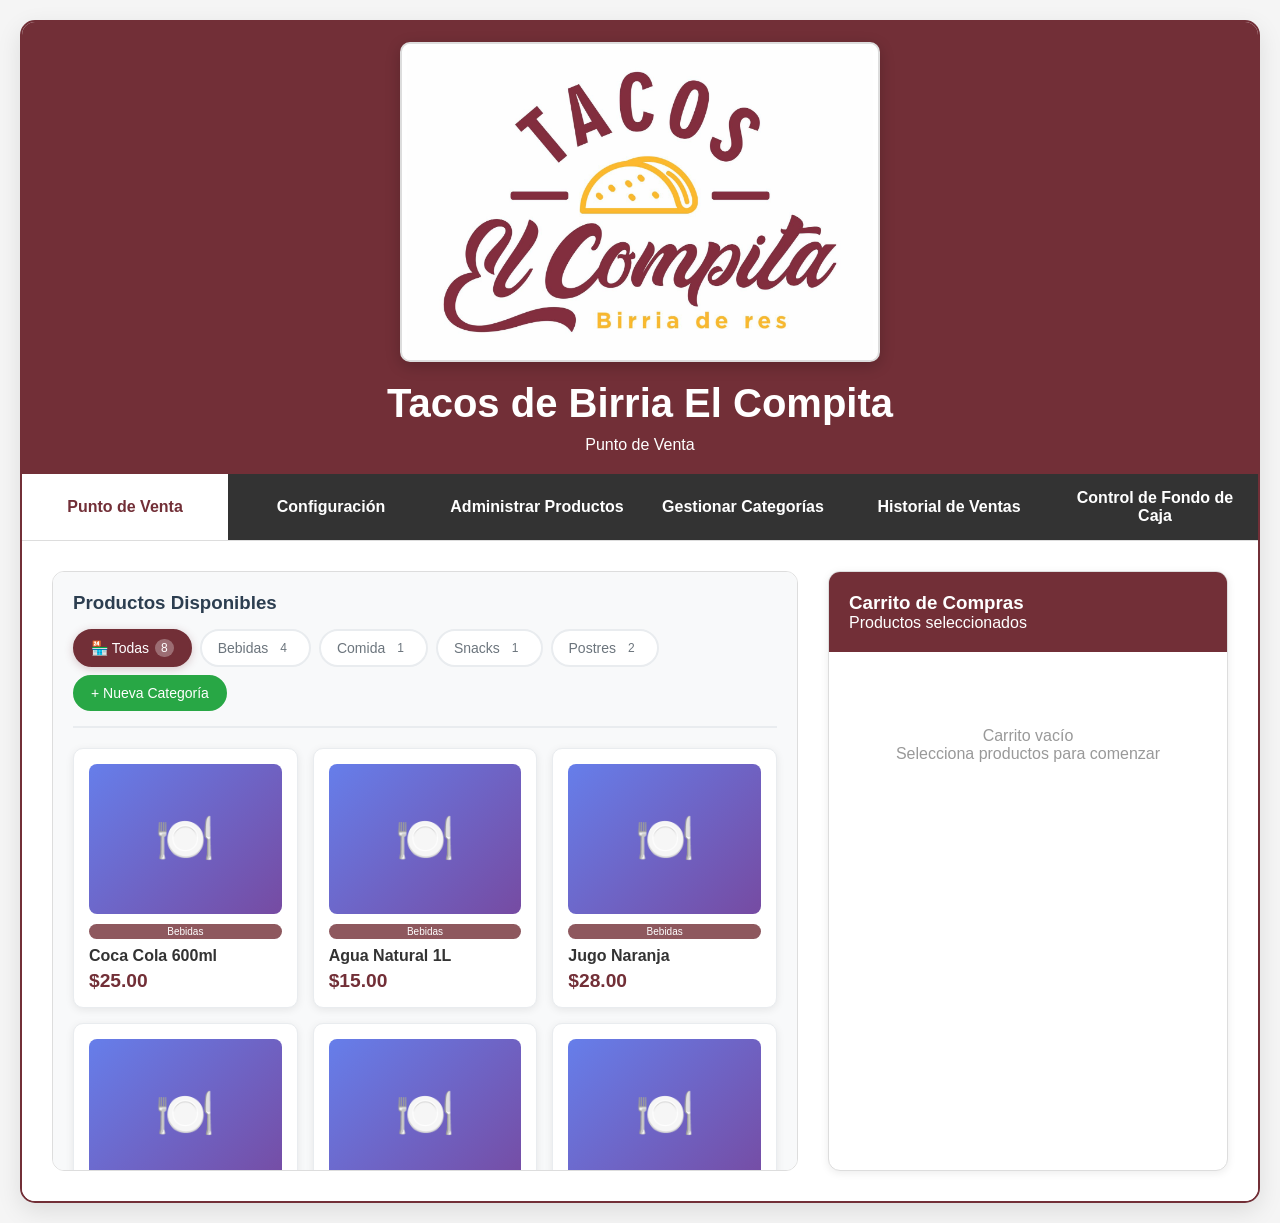
==== Proyecto PuntoDeVenta- Nueva Copia Modificable/index.html @ f6796800 "Add files via upload" ====
<!DOCTYPE html>
<html lang="es">
<head>
    <meta charset="UTF-8">
    <meta name="viewport" content="width=device-width, initial-scale=1.0">
    <title>Punto de Venta - Sistema POS</title>
    <link rel="stylesheet" href="css/styles.css">
</head>
<body>
    <div class="container">
        <div class="header">
            <img src="assets/imagenes/Logo tcos el compita.jpg" alt="Tacos El Compita" class="logo">
            <h1>Tacos de Birria El Compita</h1>
            <p>Punto de Venta</p>
        </div>

        <div class="tabs">
            <button class="tab active" onclick="showTab('pos')">Punto de Venta</button>
            <button class="tab" onclick="showTab('settings')">Configuración</button>
            <button class="tab" onclick="showTab('admin')">Administrar Productos</button>
            <button class="tab" onclick="showTab('categories')">Gestionar Categorías</button>
            <button class="tab" onclick="showTab('sales')">Historial de Ventas</button>
            <button class="tab" onclick="showTab('cashbox')">Control de Fondo de Caja</button>
        </div>

        <div id="pos-tab" class="tab-content active">
            <div class="pos-layout">
                <div class="products-section">
                    <h3 style="margin-bottom: 15px; color: #2c3e50;">Productos Disponibles</h3>
                    
                    <!-- Pestañas de Categorías -->
                    <div class="category-tabs" id="category-tabs">
                        <!-- Las pestañas se cargarán aquí -->
                    </div>
                    
                    <div id="products-grid" class="products-grid">
                        <!-- Los productos se cargarán aquí -->
                    </div>
                </div>

                <div class="cart-section">
                    <div class="cart-header">
                        <h3>Carrito de Compras</h3>
                        <p>Productos seleccionados</p>
                    </div>
                    <div class="cart-items" id="cart-items">
                        <div class="empty-cart">
                            <span>•</span>
                            <p>Carrito vacío<br>Selecciona productos para comenzar</p>
                        </div>
                    </div>
                    <div class="cart-total" id="cart-total" style="display: none;">
                        <div class="total-line">
                            <span>Subtotal:</span>
                            <span id="subtotal">$0.00</span>
                        </div>
                        <div class="total-line">
                            <span>IVA (8%):</span>
                            <span id="tax">$0.00</span>
                        </div>
                        <div class="total-line final">
                            <span>Total:</span>
                            <span id="total">$0.00</span>
                        </div>
                        <button class="checkout-btn" onclick="checkout()">
                            Procesar Venta
                        </button>
                    </div>
                </div>
            </div>
        </div>

        <div id="settings-tab" class="tab-content">
            <div class="settings-section">
                <h3>⚙️ Configuración del Sistema</h3>
                
                <div class="settings-container">
                    <!-- Panel de Tipo de Cambio -->
                    <div class="settings-panel">
                        <h4>💱 Tipo de Cambio (Dólar)</h4>
                        <form id="exchange-rate-form" onsubmit="updateExchangeRate(event)">
                            <div class="form-group">
                                <label for="exchange-rate-input">Tipo de Cambio Actual (MXN/USD):</label>
                                <div class="exchange-rate-container">
                                    <input type="number" id="exchange-rate-input" step="0.01" min="0" required placeholder="19.50">
                                    <span class="exchange-rate-display" id="exchange-rate-display">$ ---</span>
                                </div>
                            </div>
                            <p class="exchange-rate-info">Ingresa el tipo de cambio actual para convertir precios a dólares</p>
                            <button type="submit" class="btn">Guardar Tipo de Cambio</button>
                        </form>
                        <div class="exchange-rate-preview">
                            <p><strong>Tipo de cambio actual:</strong> <span id="current-exchange-rate">$ ---</span> MXN por USD</p>
                        </div>
                    </div>

                    <!-- Panel de Información del Sistema (opcional para futuras opciones) -->
                    <div class="settings-panel">
                        <h4>🧾 Configurar IVA</h4>
                        <form id="tax-rate-form" onsubmit="updateTaxRate(event)">
                            <div class="form-group">
                                <label for="tax-rate-input">Porcentaje de IVA (%):</label>
                                <div class="tax-rate-container">
                                    <input type="number" id="tax-rate-input" step="0.01" min="0" max="100" required placeholder="8.00">
                                    <span class="tax-rate-display" id="tax-rate-display">---</span>
                                </div>
                            </div>
                            <p class="tax-rate-info">Ingresa el porcentaje de IVA que se aplicará a las ventas</p>
                            <button type="submit" class="btn">Guardar IVA</button>
                        </form>
                        <div class="tax-rate-preview">
                            <p><strong>IVA actual:</strong> <span id="current-tax-rate">---</span>%</p>
                            <p style="font-size: 0.9em; color: white; margin-top: 10px;">
                                Ejemplo: Si el IVA es 8% y el subtotal es $100, se agregarán $8
                            </p>
                        </div>
                    </div>

                    <!-- Panel de Mantenimiento del Sistema -->
                    <div class="settings-panel">
                        <h4>⚙️ Mantenimiento del Sistema</h4>
                        <p style="color: #2c3e50; margin-bottom: 15px;">Utiliza esta opción si hay problemas o quieres limpiar todos los datos.</p>
                        <button class="btn" onclick="resetSystem()" style="background-color: #e74c3c;">🔄 Reiniciar Sistema (Datos por Defecto)</button>
                        <p style="font-size: 0.85em; color: #2c3e50; margin-top: 10px;">
                            ⚠️ Esto eliminará todos los datos guardados y volverá a cargar los productos por defecto.
                        </p>
                    </div>
                </div>
            </div>
        </div>

        <div id="admin-tab" class="tab-content">
            <div class="admin-section">
                <div class="admin-panel">
                    <h3>Agregar Producto</h3>
                    <form id="add-product-form" onsubmit="addProduct(event)">
                        <div class="form-group">
                            <label for="product-name">Nombre del Producto:</label>
                            <input type="text" id="product-name" required placeholder="Ej: Coca Cola 600ml">
                        </div>
                        <div class="form-group">
                            <label for="product-price">Precio:</label>
                            <input type="number" id="product-price" step="0.01" min="0" required placeholder="0.00">
                        </div>
                        <div class="form-group">
                            <label for="product-category">Categoría:</label>
                            <div class="category-selector">
                                <select id="product-category" required>
                                    <option value="">Seleccionar categoría...</option>
                                    <!-- Las categorías se cargarán aquí -->
                                </select>
                                <button type="button" class="btn-small" onclick="showNewCategoryForm()">+ Nueva</button>
                            </div>
                        </div>
                        <div class="form-group" id="new-category-form" style="display: none;">
                            <label for="new-category-name">Nombre de nueva categoría:</label>
                            <div class="category-selector">
                                <input type="text" id="new-category-name" placeholder="Ej: Bebidas Calientes">
                                <input type="color" id="new-category-color" value="#722F37" title="Color de categoría">
                                <button type="button" class="btn-small" onclick="createNewCategory()">Crear</button>
                                <button type="button" class="btn-small-cancel" onclick="hideNewCategoryForm()">Cancelar</button>
                            </div>
                        </div>
                        <!-- Add an image upload field to the product form -->
                        <div class="form-group">
                            <label for="product-image">Imagen del Producto</label>
                            <input type="file" id="product-image" name="product-image" accept="image/*">
                        </div>
                        <button type="submit" class="btn">Agregar Producto</button>
                    </form>
                </div>

                <div class="admin-panel">
                    <div style="display: flex; justify-content: space-between; align-items: center; margin-bottom: 15px;">
                        <h3 style="margin: 0;">📋 Lista de Productos</h3>
                        <button class="btn-small btn-danger" onclick="deleteAllProducts()" title="Eliminar todos los productos">🗑️ Borrar Todos</button>
                    </div>
                    <div id="product-list" class="product-list">
                        <!-- Los productos se cargarán aquí -->
                    </div>
                </div>
            </div>
        </div>

        <div id="categories-tab" class="tab-content">
            <div class="admin-section">
                <div class="admin-panel">
                    <h3>Crear Nueva Categoría</h3>
                    <form id="add-category-form" onsubmit="addCategoryFromForm(event)">
                        <div class="form-group">
                            <label for="category-name">Nombre de la Categoría:</label>
                            <input type="text" id="category-name" required placeholder="Ej: Bebidas Calientes">
                        </div>
                        <div class="form-group">
                            <label for="category-color">Color de la Categoría:</label>
                            <div class="color-selector">
                                <input type="color" id="category-color" value="#722F37">
                                <div class="color-presets">
                                    <div class="color-preset" style="background: #722F37" onclick="setColor('#722F37')"></div>
                                    <div class="color-preset" style="background: #3498db" onclick="setColor('#3498db')"></div>
                                    <div class="color-preset" style="background: #e74c3c" onclick="setColor('#e74c3c')"></div>
                                    <div class="color-preset" style="background: #f39c12" onclick="setColor('#f39c12')"></div>
                                    <div class="color-preset" style="background: #9b59b6" onclick="setColor('#9b59b6')"></div>
                                    <div class="color-preset" style="background: #27ae60" onclick="setColor('#27ae60')"></div>
                                    <div class="color-preset" style="background: #34495e" onclick="setColor('#34495e')"></div>
                                    <div class="color-preset" style="background: #e67e22" onclick="setColor('#e67e22')"></div>
                                </div>
                            </div>
                        </div>
                        <button type="submit" class="btn">Crear Categoría</button>
                    </form>
                </div>

                <div class="admin-panel">
                    <div style="display: flex; justify-content: space-between; align-items: center; margin-bottom: 15px;">
                        <h3 style="margin: 0;">Lista de Categorías</h3>
                        <button class="btn-small btn-danger" onclick="deleteAllCategories()" title="Eliminar todas las categorías">🗑️ Borrar Todas</button>
                    </div>
                    <div id="category-list" class="category-list">
                        <!-- Las categorías se cargarán aquí -->
                    </div>
                </div>
            </div>
        </div>

        <div id="sales-tab" class="tab-content">
            <div class="sales-section">
                <div class="sales-header">
                    <h3>Historial de Ventas</h3>
                    <div class="sales-filters">
                        <div class="filter-group">
                            <label for="date-filter">Filtrar por:</label>
                            <select id="date-filter" onchange="filterSales()">
                                <option value="today">Hoy</option>
                                <option value="week">Esta Semana</option>
                                <option value="month">Este Mes</option>
                                <option value="all">Todas las Ventas</option>
                            </select>
                        </div>
                        <div class="filter-group">
                            <label for="date-range">Rango de fechas:</label>
                            <input type="date" id="start-date" onchange="filterSales()">
                            <span>a</span>
                            <input type="date" id="end-date" onchange="filterSales()">
                        </div>
                        <button class="btn-small" onclick="exportSales()">Exportar</button>
                        <button class="btn-small" onclick="verifySalesIntegrity()">Verificar</button>
                        <button class="btn-small btn-danger" onclick="clearSalesHistory()">Borrar Historial</button>
                    </div>
                </div>

                <div class="sales-summary">
                    <div class="summary-card">
                        <h4>Total del Período</h4>
                        <span id="total-sales">$0.00</span>
                    </div>
                    <div class="summary-card">
                        <h4>Número de Ventas</h4>
                        <span id="total-transactions">0</span>
                    </div>
                    <div class="summary-card">
                        <h4>Productos Vendidos</h4>
                        <span id="total-items">0</span>
                    </div>
                    <div class="summary-card">
                        <h4>Promedio por Venta</h4>
                        <span id="average-sale">$0.00</span>
                    </div>
                </div>

                <div class="sales-list-container">
                    <div class="sales-list-header">
                        <h4>Lista de Ventas</h4>
                        <div class="search-box">
                            <input type="text" id="sales-search" placeholder="Buscar por ID o productos..." onkeyup="searchSales()">
                        </div>
                    </div>
                    <div id="sales-list" class="sales-list">
                        <div class="empty-sales">
                            <span>•</span>
                            <p>No hay ventas registradas<br>Las ventas aparecerán aquí</p>
                        </div>
                    </div>
                </div>
            </div>
        </div>

        <div id="cashbox-tab" class="tab-content">
            <div class="cashbox-section">
                <h3>Control de Fondo de Caja</h3>
                
                <div class="cashbox-container">
                    <!-- Formulario -->
                    <div class="cashbox-form-panel">
                        <h4>Registrar Movimiento de Caja</h4>
                        <form id="cashbox-form" onsubmit="calculateCashBox(event)">
                            <div class="form-group">
                                <label for="initial-fund">Fondo Inicial del Día ($):</label>
                                <input type="number" id="initial-fund" step="0.01" min="0" required placeholder="0.00">
                            </div>
                            <div class="form-group">
                                <label for="daily-sales">Ventas del Día ($):</label>
                                <input type="number" id="daily-sales" step="0.01" min="0" required placeholder="0.00">
                            </div>
                            <div class="form-group">
                                <label for="minor-expenses">Gastos Menores ($):</label>
                                <input type="number" id="minor-expenses" step="0.01" min="0" required placeholder="0.00">
                            </div>
                            <button type="submit" class="btn">Calcular</button>
                        </form>
                    </div>

                    <!-- Resultados -->
                    <div class="cashbox-results-panel" id="cashbox-results" style="display: none;">
                        <h4>Resultados</h4>
                        <div class="result-item">
                            <span>Total en Caja:</span>
                            <span class="result-value" id="total-cashbox">$0.00</span>
                        </div>
                        <div class="result-item">
                            <span>Ventas Netas:</span>
                            <span class="result-value" id="net-sales">$0.00</span>
                        </div>
                        <button class="btn btn-success" onclick="saveCashBoxRecord()">Guardar Registro</button>
                    </div>
                </div>

                <!-- Tabla de Historial -->
                <div class="cashbox-history-panel">
                    <h4>Historial de Movimientos</h4>
                    <div class="history-controls">
                        <button class="btn-small" onclick="clearCashBoxHistory()" style="background: #e74c3c;">Limpiar Historial</button>
                        <button class="btn-small" onclick="exportCashBoxHistory()">Exportar CSV</button>
                    </div>
                    <table class="cashbox-table" id="cashbox-table">
                        <thead>
                            <tr>
                                <th>Fecha y Hora</th>
                                <th>Fondo Inicial</th>
                                <th>Ventas</th>
                                <th>Gastos</th>
                                <th>Total en Caja</th>
                                <th>Ventas Netas</th>
                                <th>Acciones</th>
                            </tr>
                        </thead>
                        <tbody id="cashbox-tbody">
                            <tr>
                                <td colspan="7" style="text-align: center; padding: 20px; color: #999;">No hay registros</td>
                            </tr>
                        </tbody>
                    </table>
                </div>
            </div>
        </div>
    </div>

    <script src="js/script.js"></script>
</body>
</html>
---- Proyecto PuntoDeVenta- Nueva Copia Modificable/css/styles.css ----
/* ============================================
   SISTEMA POS - TACOS EL COMPITA
   Paleta sobria: Guinda, Blanco, Negro y grises
   ============================================ */

/* Reset y configuración base */
* {
    margin: 0;
    padding: 0;
    box-sizing: border-box;
}

body {
    font-family: 'Segoe UI', Tahoma, Geneva, Verdana, sans-serif;
    background: #f5f5f5;
    min-height: 100vh;
    padding: 20px;
}

/* ============================================
   CONTENEDOR PRINCIPAL
   ============================================ */
.container {
    max-width: 1400px;
    margin: 0 auto;
    background: white;
    border-radius: 15px;
    box-shadow: 0 8px 25px rgba(0,0,0,0.1);
    overflow: hidden;
    border: 2px solid #722F37;
}

/* ============================================
   HEADER
   ============================================ */
.header {
    background: #722F37;
    color: white;
    padding: 20px;
    text-align: center;
}

.header h1 {
    font-size: 2.5em;
    margin-bottom: 10px;
}

/* Logo en el header */
.logo {
    width: 480px;
    height: 320px;
    margin-bottom: 15px;
    border-radius: 10px;
    box-shadow: 0 4px 15px rgba(0,0,0,0.2);
    object-fit: contain;
    border: 2px solid #ddd;
    transition: transform 0.3s ease, box-shadow 0.3s ease;
    background: white;
}

.logo:hover {
    transform: scale(1.02);
    box-shadow: 0 6px 20px rgba(0,0,0,0.25);
    border-color: #bbb;
}

/* Logo más pequeño en móviles */
@media (max-width: 768px) {
    .logo {
        width: 140px;
        height: 95px;
    }
}

@media (max-width: 480px) {
    .logo {
        width: 120px;
        height: 80px;
    }
}

/* ============================================
   SISTEMA DE PESTAÑAS
   ============================================ */
.tabs {
    display: flex;
    background: #333;
    border-bottom: 1px solid #ddd;
}

.tab {
    flex: 1;
    padding: 15px;
    background: none;
    border: none;
    cursor: pointer;
    font-size: 16px;
    font-weight: 600;
    transition: all 0.3s ease;
    color: white;
}

.tab.active {
    background: white;
    color: #722F37;
}

.tab:hover:not(.active) {
    background: #555;
    color: #ddd;
}

.tab-content {
    display: none;
    padding: 30px;
    background: white;
}

.tab-content.active {
    display: block;
}

/* ============================================
   LAYOUT DEL PUNTO DE VENTA
   ============================================ */
.pos-layout {
    display: grid;
    grid-template-columns: 1fr 400px;
    gap: 30px;
    height: 600px;
}

/* ============================================
   SECCIÓN DE PRODUCTOS
   ============================================ */
.products-section {
    background: #f8f9fa;
    border-radius: 12px;
    padding: 20px;
    overflow-y: auto;
    border: 1px solid #ddd;
}

/* Pestañas de Categorías */
.category-tabs {
    display: flex;
    flex-wrap: wrap;
    gap: 8px;
    margin-bottom: 20px;
    padding-bottom: 15px;
    border-bottom: 2px solid #e9ecef;
}

.category-tab {
    background: white;
    border: 2px solid #e9ecef;
    color: #6c757d;
    padding: 8px 16px;
    border-radius: 25px;
    cursor: pointer;
    font-size: 14px;
    font-weight: 500;
    transition: all 0.3s ease;
    white-space: nowrap;
    display: flex;
    align-items: center;
    gap: 6px;
}

.category-tab:hover {
    background: #f8f9fa;
    border-color: #722F37;
    color: #722F37;
    transform: translateY(-1px);
}

.category-tab.active {
    background: #722F37;
    border-color: #722F37;
    color: white;
    box-shadow: 0 2px 8px rgba(114, 47, 55, 0.25);
}

.category-tab .category-count {
    background: rgba(255, 255, 255, 0.2);
    padding: 2px 6px;
    border-radius: 10px;
    font-size: 12px;
    min-width: 18px;
    text-align: center;
}

.category-tab.active .category-count {
    background: rgba(255, 255, 255, 0.3);
}

.category-tab.new-category {
    background: #28a745;
    border-color: #28a745;
    color: white;
}

.category-tab.new-category:hover {
    background: #218838;
    border-color: #218838;
    transform: translateY(-1px);
}

.products-grid {
    display: grid;
    grid-template-columns: repeat(auto-fill, minmax(200px, 1fr));
    gap: 15px;
}

.product-card {
    background: white;
    border-radius: 10px;
    padding: 15px;
    box-shadow: 0 2px 8px rgba(0,0,0,0.08);
    transition: all 0.3s ease;
    cursor: pointer;
    border: 1px solid #e9ecef;
    overflow: hidden;
}

.product-card:hover {
    transform: translateY(-2px);
    box-shadow: 0 4px 15px rgba(114, 47, 55, 0.12);
    border-color: #722F37;
}

.product-card-image {
    width: 100%;
    height: 150px;
    object-fit: contain;
    border-radius: 8px;
    margin: 0 0 10px 0;
    padding: 10px;
    background: #f8f9fa;
}

.product-card-placeholder {
    width: 100%;
    height: 150px;
    background: linear-gradient(135deg, #667eea 0%, #764ba2 100%);
    border-radius: 8px;
    margin: 0 0 10px 0;
    display: flex;
    align-items: center;
    justify-content: center;
    color: white;
    font-size: 48px;
}

.product-category {
    background: #722F37;
    color: white;
    font-size: 10px;
    padding: 2px 6px;
    border-radius: 10px;
    margin-bottom: 8px;
    text-align: center;
    font-weight: 500;
    opacity: 0.8;
}

.product-name {
    font-weight: 600;
    margin-bottom: 5px;
    color: #333;
}

.product-price {
    font-size: 1.2em;
    color: #722F37;
    font-weight: 700;
}

/* ============================================
   SECCIÓN DEL CARRITO
   ============================================ */
.cart-section {
    background: white;
    border-radius: 12px;
    border: 1px solid #ddd;
    display: flex;
    flex-direction: column;
    box-shadow: 0 2px 8px rgba(0,0,0,0.08);
}

.cart-header {
    background: #722F37;
    color: white;
    padding: 20px;
    border-radius: 11px 11px 0 0;
}

.cart-items {
    flex: 1;
    padding: 20px;
    overflow-y: auto;
    background: white;
    max-height: 280px;
    min-height: 100px;
}

.cart-items::-webkit-scrollbar {
    width: 8px;
}

.cart-items::-webkit-scrollbar-track {
    background: #f1f1f1;
    border-radius: 10px;
}

.cart-items::-webkit-scrollbar-thumb {
    background: #722F37;
    border-radius: 10px;
}

.cart-items::-webkit-scrollbar-thumb:hover {
    background: #5a252a;
}

.cart-item {
    display: flex;
    justify-content: space-between;
    align-items: center;
    padding: 15px 0;
    border-bottom: 1px solid #eee;
}

.cart-item:last-child {
    border-bottom: none;
}

.item-info {
    flex: 1;
}

.item-name {
    font-weight: 600;
    color: #333;
}

.item-price {
    color: #722F37;
    font-weight: 600;
}

/* ============================================
   CONTROLES DE CANTIDAD
   ============================================ */
.quantity-controls {
    display: flex;
    align-items: center;
    gap: 10px;
    margin: 10px 0;
}

 qty-btn {
    width: 30px;
    height: 30px;
    border: none;
    border-radius: 6px;
    background: #722F37;
    color: white;
    cursor: pointer;
    font-weight: bold;
    transition: all 0.3s ease;
}

 qty-btn:hover {
    background: #5a252a;
}

.quantity {
    font-weight: 600;
    min-width: 20px;
    text-align: center;
    color: #333;
}

.remove-btn {
    background: #666;
    color: white;
    border: none;
    padding: 5px 10px;
    border-radius: 4px;
    cursor: pointer;
    font-size: 12px;
    transition: all 0.3s ease;
}

.remove-btn:hover {
    background: #444;
}

/* ============================================
   TOTALES DEL CARRITO
   ============================================ */
.cart-total {
    background: #f8f9fa;
    padding: 20px;
    border-radius: 0 0 11px 11px;
    border-top: 1px solid #ddd;
}

.total-line {
    display: flex;
    justify-content: space-between;
    margin: 10px 0;
    font-size: 1.1em;
    font-weight: 600;
    color: #333;
}

.total-line.final {
    font-size: 1.5em;
    font-weight: 700;
    color: #722F37;
    border-top: 2px solid #722F37;
    padding-top: 15px;
}

.checkout-btn {
    width: 100%;
    padding: 15px;
    background: #722F37;
    color: white;
    border: none;
    border-radius: 8px;
    font-size: 1.2em;
    font-weight: 600;
    cursor: pointer;
    margin-top: 15px;
    transition: all 0.3s ease;
}

.checkout-btn:hover:not(:disabled) {
    background: #5a252a;
}

.checkout-btn:disabled {
    background: #999;
    cursor: not-allowed;
    color: #ccc;
}

/* ============================================
   PANEL DE ADMINISTRACIÓN
   ============================================ */
.admin-section {
    display: grid;
    grid-template-columns: 1fr 1fr;
    gap: 30px;
}

.admin-panel {
    background: #f8f9fa;
    border-radius: 12px;
    padding: 25px;
    border: 1px solid #ddd;
    box-shadow: 0 2px 8px rgba(0,0,0,0.05);
}

.admin-panel h3 {
    color: #722F37;
    margin-bottom: 20px;
    font-size: 1.3em;
}

/* Estilo para imágenes de productos más pequeñas */
.product-image {
    max-width: 120px;
    max-height: 120px;
    object-fit: contain;
    border-radius: 6px;
    display: block;
    margin: 10px 0;
}

/* ============================================
   FORMULARIOS
   ============================================ */
.form-group {
    margin-bottom: 20px;
}

.form-group label {
    display: block;
    margin-bottom: 8px;
    font-weight: 600;
    color: #333;
}

.form-group input {
    width: 100%;
    padding: 12px;
    border: 1px solid #ccc;
    border-radius: 6px;
    font-size: 16px;
    transition: border-color 0.3s ease;
    background: white;
    color: #333;
}

.form-group input:focus {
    outline: none;
    border-color: #722F37;
    box-shadow: 0 0 0 2px rgba(114, 47, 55, 0.1);
}

/* ============================================
   BOTONES
   ============================================ */
.btn {
    background: #722F37;
    color: white;
    border: none;
    padding: 12px 25px;
    border-radius: 6px;
    cursor: pointer;
    font-size: 16px;
    font-weight: 600;
    transition: all 0.3s ease;
    margin-right: 10px;
}

.btn:hover {
    background: #5a252a;
}

.btn-danger {
    background: #666;
}

.btn-danger:hover {
    background: #444;
}

/* Selector de Categorías */
.category-selector {
    display: flex;
    gap: 8px;
    align-items: center;
}

.category-selector select {
    flex: 1;
    padding: 10px;
    border: 2px solid #ddd;
    border-radius: 6px;
    font-size: 14px;
    background: white;
}

.category-selector select:focus {
    border-color: #722F37;
    outline: none;
}

.category-selector input[type="color"] {
    width: 40px;
    height: 38px;
    border: 2px solid #ddd;
    border-radius: 6px;
    cursor: pointer;
}

.btn-small {
    background: #28a745;
    color: white;
    border: none;
    padding: 8px 12px;
    border-radius: 4px;
    cursor: pointer;
    font-size: 12px;
    font-weight: 500;
    white-space: nowrap;
}

.btn-small:hover {
    background: #218838;
}

.btn-small-cancel {
    background: #6c757d;
    color: white;
    border: none;
    padding: 8px 12px;
    border-radius: 4px;
    cursor: pointer;
    font-size: 12px;
    font-weight: 500;
    white-space: nowrap;
}

.btn-small-cancel:hover {
    background: #545b62;
}

/* Selector de Colores */
.color-selector {
    display: flex;
    align-items: center;
    gap: 15px;
}

.color-presets {
    display: flex;
    gap: 8px;
    flex-wrap: wrap;
}

.color-preset {
    width: 30px;
    height: 30px;
    border-radius: 50%;
    cursor: pointer;
    border: 2px solid #ddd;
    transition: all 0.3s ease;
}

.color-preset:hover {
    transform: scale(1.1);
    border-color: #722F37;
}

.color-preset.active {
    border-color: #722F37;
    border-width: 3px;
}

/* Lista de Categorías */
.category-list {
    max-height: 400px;
    overflow-y: auto;
    border: 1px solid #ddd;
    border-radius: 8px;
}

.category-list-item {
    display: flex;
    justify-content: space-between;
    align-items: center;
    padding: 15px;
    border-bottom: 1px solid #eee;
    background: white;
    transition: background 0.3s ease;
}

.category-list-item:hover {
    background: #f8f9fa;
}

.category-list-item:last-child {
    border-bottom: none;
}

.category-info {
    display: flex;
    align-items: center;
    gap: 12px;
}

.category-color-indicator {
    width: 20px;
    height: 20px;
    border-radius: 50%;
    border: 2px solid #ddd;
}

.category-actions {
    display: flex;
    gap: 8px;
}

.btn-edit {
    background: #17a2b8;
    color: white;
    border: none;
    padding: 6px 12px;
    border-radius: 4px;
    cursor: pointer;
    font-size: 12px;
    font-weight: 500;
}

.btn-edit:hover {
    background: #138496;
}

/* ============================================
   LISTA DE PRODUCTOS
   ============================================ */
.product-list {
    max-height: 400px;
    overflow-y: auto;
    border: 1px solid #ddd;
    border-radius: 6px;
    background: white;
}

.product-list-item {
    display: flex;
    justify-content: space-between;
    align-items: center;
    padding: 15px;
    border-bottom: 1px solid #eee;
    background: white;
    transition: all 0.3s ease;
}

.product-list-item:last-child {
    border-bottom: none;
}

.product-list-item:hover {
    background: #f8f9fa;
}

/* ============================================
   CARRITO VACÍO
   ============================================ */
.empty-cart {
    text-align: center;
    color: #999;
    padding: 40px 20px;
}

.empty-cart span {
    font-size: 3em;
    margin-bottom: 15px;
    display: block;
    color: #ccc;
}

/* ============================================
   RESPONSIVE DESIGN
   ============================================ */
@media (max-width: 768px) {
    body {
        padding: 10px;
    }
    
    .pos-layout {
        grid-template-columns: 1fr;
        height: auto;
    }
    
    .cart-section {
        height: 400px;
    }
    
    .admin-section {
        grid-template-columns: 1fr;
    }
    
    .products-grid {
        grid-template-columns: repeat(auto-fill, minmax(150px, 1fr));
    }
    
    .header h1 {
        font-size: 2em;
    }
    
    .tab-content {
        padding: 15px;
    }
}

@media (max-width: 480px) {
    .products-grid {
        grid-template-columns: 1fr 1fr;
        gap: 10px;
    }
    
    .product-card {
        padding: 10px;
    }
    
    .cart-item {
        flex-direction: column;
        align-items: flex-start;
        gap: 10px;
    }
    
    .quantity-controls {
        margin: 5px 0;
    }
}

/* ============================================
   EFECTOS SUTILES
   ============================================ */
.product-card, .cart-section, .admin-panel {
    transition: box-shadow 0.3s ease;
}

.btn:active, .checkout-btn:active, .qty-btn:active {
    transform: translateY(1px);
}

/* ============================================
   HISTORIAL DE VENTAS
   ============================================ */
.sales-section {
    padding: 20px;
}

.sales-header {
    display: flex;
    justify-content: space-between;
    align-items: center;
    margin-bottom: 25px;
    padding-bottom: 15px;
    border-bottom: 2px solid #722F37;
}

.sales-header h3 {
    color: #722F37;
    font-size: 1.8em;
    margin: 0;
}

.sales-filters {
    display: flex;
    gap: 20px;
    align-items: center;
    flex-wrap: wrap;
}

.filter-group {
    display: flex;
    align-items: center;
    gap: 8px;
}

.filter-group label {
    font-weight: 600;
    color: #2c3e50;
    white-space: nowrap;
}

.filter-group select,
.filter-group input[type="date"] {
    padding: 8px 12px;
    border: 2px solid #ddd;
    border-radius: 6px;
    font-size: 14px;
    transition: border-color 0.3s ease;
}

.filter-group select:focus,
.filter-group input[type="date"]:focus {
    outline: none;
    border-color: #722F37;
}

.btn-danger {
    background: linear-gradient(135deg, #e74c3c, #c0392b);
    color: white;
    border: none;
    padding: 8px 16px;
    border-radius: 6px;
    font-weight: 600;
    cursor: pointer;
    transition: all 0.3s ease;
    box-shadow: 0 2px 8px rgba(231, 76, 60, 0.3);
}

.btn-danger:hover {
    background: linear-gradient(135deg, #c0392b, #a93226);
    transform: translateY(-1px);
    box-shadow: 0 4px 12px rgba(231, 76, 60, 0.4);
}

.btn-danger:active {
    transform: translateY(0);
    box-shadow: 0 2px 6px rgba(231, 76, 60, 0.3);
}

.sales-summary {
    display: grid;
    grid-template-columns: repeat(auto-fit, minmax(200px, 1fr));
    gap: 20px;
    margin-bottom: 30px;
}

.summary-card {
    background: linear-gradient(135deg, #722F37, #8B3A42);
    color: white;
    padding: 20px;
    border-radius: 12px;
    text-align: center;
    box-shadow: 0 4px 15px rgba(114, 47, 55, 0.3);
    transition: transform 0.3s ease;
}

.summary-card:hover {
    transform: translateY(-2px);
}

.summary-card h4 {
    font-size: 0.9em;
    margin-bottom: 10px;
    opacity: 0.9;
    text-transform: uppercase;
    letter-spacing: 0.5px;
}

.summary-card span {
    font-size: 2em;
    font-weight: bold;
    display: block;
}

.sales-list-container {
    background: white;
    border-radius: 12px;
    box-shadow: 0 4px 15px rgba(0,0,0,0.1);
    overflow: hidden;
}

.sales-list-header {
    display: flex;
    justify-content: space-between;
    align-items: center;
    padding: 20px;
    background: #f8f9fa;
    border-bottom: 1px solid #eee;
}

.sales-list-header h4 {
    color: #2c3e50;
    margin: 0;
    font-size: 1.3em;
}

.search-box input {
    padding: 10px 15px;
    border: 2px solid #ddd;
    border-radius: 25px;
    width: 300px;
    font-size: 14px;
    transition: border-color 0.3s ease;
}

.search-box input:focus {
    outline: none;
    border-color: #722F37;
}

.sales-list {
    max-height: 500px;
    overflow-y: auto;
}

.sale-item {
    padding: 20px;
    border-bottom: 1px solid #eee;
    transition: background-color 0.3s ease;
}

.sale-item:last-child {
    border-bottom: none;
}

.sale-item:hover {
    background: #f8f9fa;
}

.sale-header {
    display: flex;
    justify-content: space-between;
    align-items: center;
    margin-bottom: 10px;
}

.sale-id {
    font-weight: bold;
    color: #722F37;
    font-size: 1.1em;
}

.sale-date {
    color: #666;
    font-size: 0.9em;
}

.sale-total {
    font-weight: bold;
    color: #27ae60;
    font-size: 1.2em;
}

.sale-details {
    color: #666;
}

.sale-items {
    margin-bottom: 8px;
    font-size: 0.95em;
}

.sale-summary {
    display: flex;
    gap: 15px;
    font-size: 0.85em;
    color: #888;
}

.sale-summary span {
    display: flex;
    align-items: center;
}

.empty-sales {
    text-align: center;
    color: #999;
    padding: 60px 20px;
}

.empty-sales span {
    font-size: 4em;
    margin-bottom: 20px;
    display: block;
    color: #ddd;
}

.empty-sales p {
    font-size: 1.1em;
    line-height: 1.5;
}

/* Responsive para historial de ventas */
@media (max-width: 768px) {
    .sales-header {
        flex-direction: column;
        align-items: flex-start;
        gap: 15px;
    }
    
    .sales-filters {
        width: 100%;
        justify-content: space-between;
    }
    
    .filter-group {
        flex-direction: column;
        align-items: flex-start;
        gap: 5px;
    }
    
    .sales-summary {
        grid-template-columns: repeat(2, 1fr);
        gap: 15px;
    }
    
    .sales-list-header {
        flex-direction: column;
        gap: 15px;
        align-items: stretch;
    }
    
    .search-box input {
        width: 100%;
    }
    
    .sale-header {
        flex-direction: column;
        align-items: flex-start;
        gap: 10px;
    }
    
    .sale-summary {
        flex-direction: column;
        gap: 5px;
    }
}

@media (max-width: 480px) {
    .sales-summary {
        grid-template-columns: 1fr;
    }
    
    .summary-card {
        padding: 15px;
    }
    
    .summary-card span {
        font-size: 1.5em;
    }
}

/* ============================================
   CONTROL DE FONDO DE CAJA
   ============================================ */
.cashbox-section {
    padding: 20px;
}

.cashbox-section h3 {
    color: #722F37;
    font-size: 1.8em;
    margin-bottom: 25px;
    padding-bottom: 15px;
    border-bottom: 2px solid #722F37;
}

.cashbox-container {
    display: grid;
    grid-template-columns: 1fr 1fr;
    gap: 25px;
    margin-bottom: 30px;
}

.cashbox-form-panel {
    background: #f8f9fa;
    border-radius: 12px;
    padding: 25px;
    border: 1px solid #ddd;
    box-shadow: 0 2px 8px rgba(0,0,0,0.05);
}

.cashbox-form-panel h4 {
    color: #2c3e50;
    margin-bottom: 20px;
    font-size: 1.2em;
}

.cashbox-results-panel {
    background: #e8f5e9;
    border-radius: 12px;
    padding: 25px;
    border: 2px solid #27ae60;
    box-shadow: 0 2px 8px rgba(39, 174, 96, 0.1);
}

.cashbox-results-panel h4 {
    color: #27ae60;
    margin-bottom: 20px;
    font-size: 1.2em;
}

.result-item {
    display: flex;
    justify-content: space-between;
    align-items: center;
    padding: 12px 0;
    border-bottom: 1px solid #c8e6c9;
    margin-bottom: 12px;
}

.result-item:last-of-type {
    border-bottom: 2px solid #27ae60;
    margin-bottom: 20px;
}

.result-item span:first-child {
    font-weight: 600;
    color: #333;
}

.result-value {
    font-size: 1.3em;
    font-weight: 700;
    color: #27ae60;
}

.btn-success {
    background: #27ae60;
    color: white;
    width: 100%;
    padding: 12px;
    border: none;
    border-radius: 6px;
    font-weight: 600;
    cursor: pointer;
    font-size: 16px;
    transition: all 0.3s ease;
}

.btn-success:hover {
    background: #229954;
    transform: translateY(-1px);
    box-shadow: 0 4px 12px rgba(39, 174, 96, 0.3);
}

/* Tabla de historial */
.cashbox-history-panel {
    background: white;
    border-radius: 12px;
    box-shadow: 0 4px 15px rgba(0,0,0,0.1);
    overflow: hidden;
    padding: 20px;
}

.cashbox-history-panel h4 {
    color: #2c3e50;
    font-size: 1.3em;
    margin-bottom: 15px;
}

.history-controls {
    display: flex;
    gap: 10px;
    margin-bottom: 20px;
}

.cashbox-table {
    width: 100%;
    border-collapse: collapse;
    font-size: 0.95em;
}

.cashbox-table thead {
    background: #722F37;
    color: white;
}

.cashbox-table th {
    padding: 12px;
    text-align: left;
    font-weight: 600;
    border: none;
}

.cashbox-table td {
    padding: 12px;
    border-bottom: 1px solid #eee;
}

.cashbox-table tbody tr:hover {
    background: #f8f9fa;
}

.cashbox-table tbody tr:last-child td {
    border-bottom: none;
}

.cashbox-table .action-btn {
    background: #e74c3c;
    color: white;
    border: none;
    padding: 5px 10px;
    border-radius: 4px;
    cursor: pointer;
    font-size: 12px;
    font-weight: 500;
    transition: all 0.3s ease;
}

.cashbox-table .action-btn:hover {
    background: #c0392b;
    transform: scale(1.05);
}

/* Responsive para Fondo de Caja */
@media (max-width: 1024px) {
    .cashbox-container {
        grid-template-columns: 1fr;
    }
}

@media (max-width: 768px) {
    .cashbox-section {
        padding: 15px;
    }
    
    .cashbox-form-panel,
    .cashbox-results-panel {
        padding: 15px;
    }
    
    .cashbox-table {
        font-size: 0.85em;
    }
    
    .cashbox-table th,
    .cashbox-table td {
        padding: 8px;
    }
    
    .history-controls {
        flex-direction: column;
    }
    
    .history-controls .btn-small {
        width: 100%;
    }
}

/* ============================================
   TIPO DE CAMBIO (DÓLAR)
   ============================================ */
.exchange-rate-container {
    display: flex;
    gap: 15px;
    align-items: center;
}

.exchange-rate-container input {
    flex: 1;
    padding: 12px;
    border: 2px solid #ddd;
    border-radius: 6px;
    font-size: 16px;
    transition: border-color 0.3s ease;
}

.exchange-rate-container input:focus {
    outline: none;
    border-color: #722F37;
    box-shadow: 0 0 0 2px rgba(114, 47, 55, 0.1);
}

.exchange-rate-display {
    background: #f39c12;
    color: white;
    padding: 12px 20px;
    border-radius: 6px;
    font-weight: 600;
    font-size: 1.1em;
    white-space: nowrap;
    min-width: 100px;
    text-align: center;
}

.exchange-rate-info {
    font-size: 0.9em;
    color: #666;
    margin: 15px 0;
    padding: 10px;
    background: #f5f5f5;
    border-left: 3px solid #f39c12;
    border-radius: 4px;
}

.exchange-rate-preview {
    margin-top: 20px;
    padding: 15px;
    background: linear-gradient(135deg, #f39c12, #e67e22);
    color: white;
    border-radius: 8px;
    text-align: center;
}

.exchange-rate-preview p {
    margin: 0;
    font-weight: 600;
    font-size: 1.1em;
}

#current-exchange-rate {
    font-size: 1.3em;
    font-weight: 700;
}

/* ============================================
   CONFIGURACIÓN DE IVA
   ============================================ */
.tax-rate-container {
    display: flex;
    gap: 15px;
    align-items: center;
}

.tax-rate-container input {
    flex: 1;
    padding: 12px;
    border: 2px solid #ddd;
    border-radius: 6px;
    font-size: 16px;
    transition: border-color 0.3s ease;
}

.tax-rate-container input:focus {
    outline: none;
    border-color: #722F37;
    box-shadow: 0 0 0 2px rgba(114, 47, 55, 0.1);
}

.tax-rate-display {
    background: #e74c3c;
    color: white;
    padding: 12px 20px;
    border-radius: 6px;
    font-weight: 600;
    font-size: 1.1em;
    white-space: nowrap;
    min-width: 80px;
    text-align: center;
}

.tax-rate-info {
    font-size: 0.9em;
    color: #666;
    margin: 15px 0;
    padding: 10px;
    background: #f5f5f5;
    border-left: 3px solid #e74c3c;
    border-radius: 4px;
}

.tax-rate-preview {
    margin-top: 20px;
    padding: 15px;
    background: linear-gradient(135deg, #e74c3c, #c0392b);
    color: white;
    border-radius: 8px;
    text-align: center;
}

.tax-rate-preview p {
    margin: 0;
    font-weight: 600;
    font-size: 1.1em;
    color: white;
}

#current-tax-rate {
    font-size: 1.3em;
    font-weight: 700;
}

/* ============================================
   PESTAÑA DE CONFIGURACIÓN
   ============================================ */
.settings-section {
    padding: 20px;
}

.settings-section h3 {
    color: #722F37;
    font-size: 1.8em;
    margin-bottom: 25px;
    padding-bottom: 15px;
    border-bottom: 2px solid #722F37;
}

.settings-container {
    display: grid;
    grid-template-columns: 1fr 1fr;
    gap: 25px;
}

.settings-panel {
    background: #f8f9fa;
    border-radius: 12px;
    padding: 25px;
    border: 1px solid #ddd;
    box-shadow: 0 2px 8px rgba(0,0,0,0.05);
}

.settings-panel h4 {
    color: #2c3e50;
    margin-bottom: 20px;
    font-size: 1.2em;
}

.system-info {
    display: flex;
    flex-direction: column;
    gap: 15px;
}

.info-item {
    padding: 15px;
    background: white;
    border-radius: 8px;
    border-left: 3px solid #722F37;
}

.info-item label {
    display: block;
    font-weight: 600;
    color: #722F37;
    margin-bottom: 5px;
}

.info-item p {
    color: #666;
    margin: 0;
    font-size: 1.1em;
}

/* Responsive para Configuración */
@media (max-width: 1024px) {
    .settings-container {
        grid-template-columns: 1fr;
    }
}

@media (max-width: 768px) {
    .settings-section {
        padding: 15px;
    }
    
    .settings-panel {
        padding: 15px;
    }
    
    .exchange-rate-container {
        flex-direction: column;
    }
    
    .exchange-rate-display {
        width: 100%;
    }
}
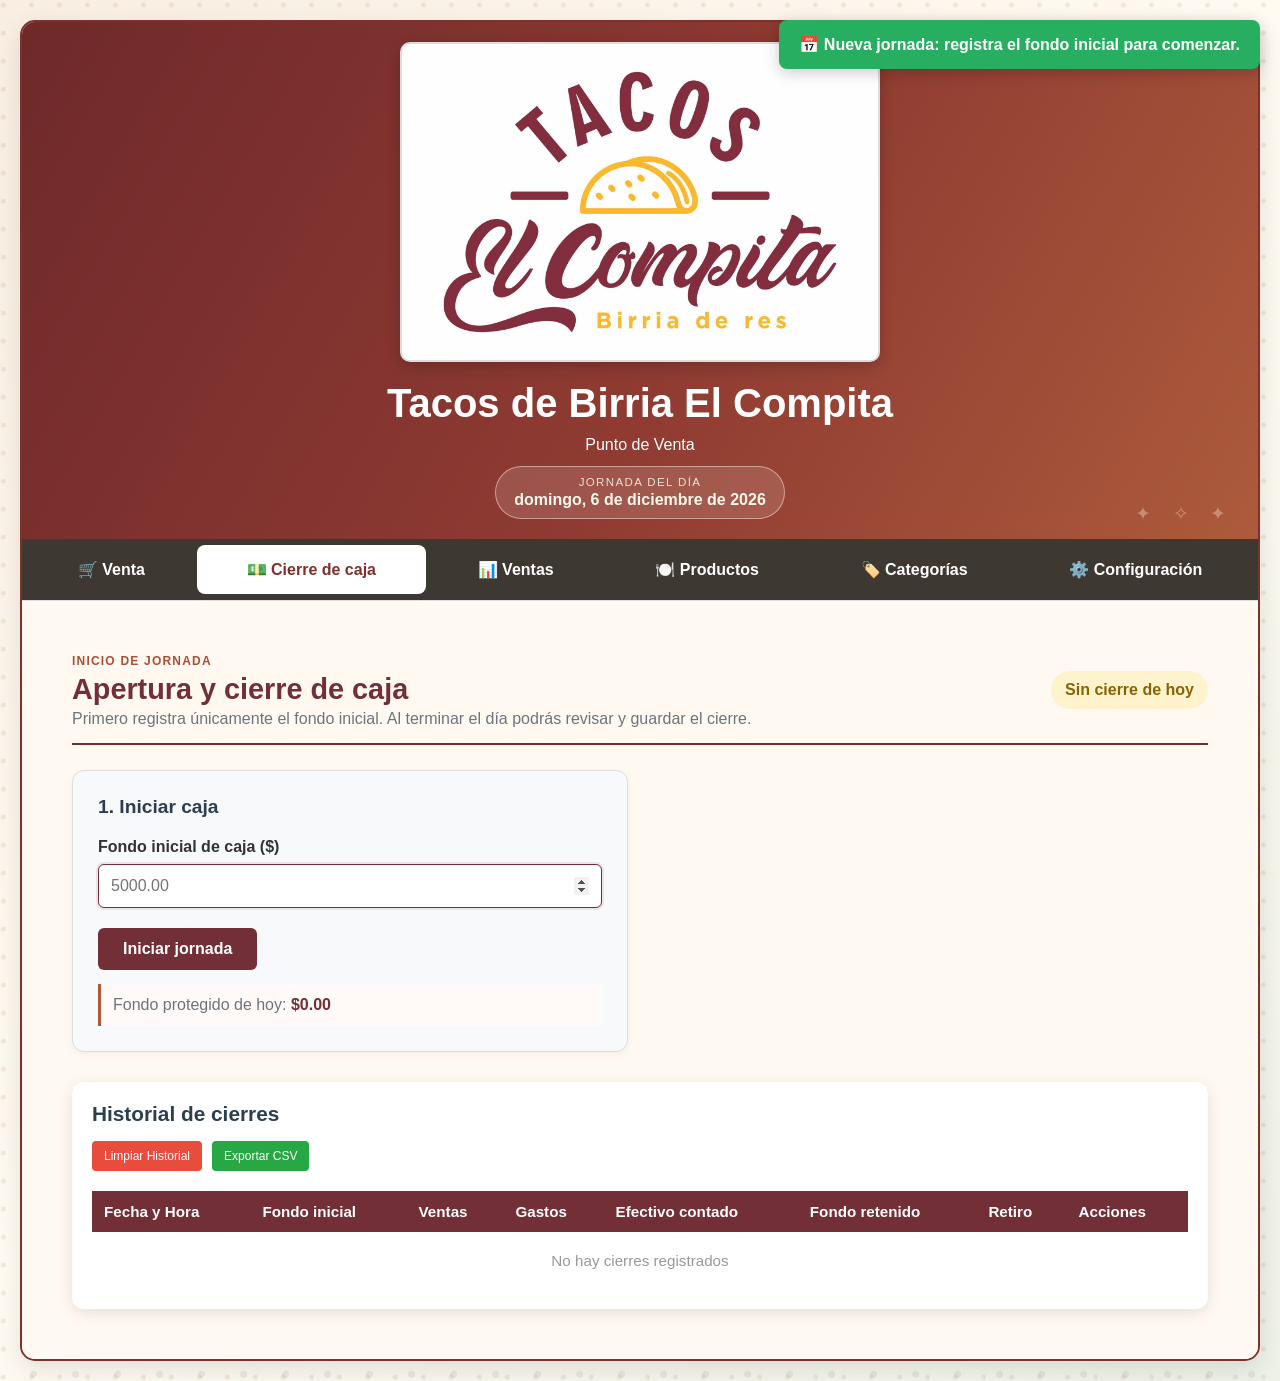
==== commit 2319dd5c: "Actualiza estilos, index.html y script.js" ====
--- a/Proyecto PuntoDeVenta- Nueva Copia Modificable/index.html
+++ b/Proyecto PuntoDeVenta- Nueva Copia Modificable/index.html
@@ -1,40 +1,73 @@
 <!DOCTYPE html>
+<!--
+    SISTEMA POS - TACOS DE BIRRIA EL COMPITA
+
+    Este archivo define la estructura de la interfaz. No contiene la lógica
+    principal: los eventos llaman funciones de js/script.js y la apariencia
+    se aplica desde css/styles.css.
+
+    Mapa de secciones:
+    1. head: configuración del documento y archivos externos.
+    2. header: identidad del negocio y fecha de la jornada.
+    3. tabs: navegación entre las pantallas.
+    4. pos-tab: catálogo, carrito y resumen del día.
+    5. settings-tab: IVA, tipo de cambio y mantenimiento.
+    6. admin-tab: alta y lista de productos.
+    7. categories-tab: alta y lista de categorías.
+    8. sales-tab: filtros, resumen e historial de ventas.
+    9. cashbox-tab: apertura, cierre e historial de caja.
+    10. modales: confirmación visual de ventas y acciones.
+-->
 <html lang="es">
 <head>
     <meta charset="UTF-8">
     <meta name="viewport" content="width=device-width, initial-scale=1.0">
     <title>Punto de Venta - Sistema POS</title>
+    <!-- Hoja de estilos: colores, layout, modales y diseño responsive. -->
     <link rel="stylesheet" href="css/styles.css">
 </head>
 <body>
     <div class="container">
+        <!-- Encabezado: muestra logo, nombre del negocio y fecha actual. -->
         <div class="header">
-            <img src="assets/imagenes/Logo tcos el compita.jpg" alt="Tacos El Compita" class="logo">
+            <img src="assets/imagenes/Logo%20tcos%20el%20compita.jpg" alt="Tacos El Compita" class="logo">
             <h1>Tacos de Birria El Compita</h1>
             <p>Punto de Venta</p>
-        </div>
-
-        <div class="tabs">
-            <button class="tab active" onclick="showTab('pos')">Punto de Venta</button>
-            <button class="tab" onclick="showTab('settings')">Configuración</button>
-            <button class="tab" onclick="showTab('admin')">Administrar Productos</button>
-            <button class="tab" onclick="showTab('categories')">Gestionar Categorías</button>
-            <button class="tab" onclick="showTab('sales')">Historial de Ventas</button>
-            <button class="tab" onclick="showTab('cashbox')">Control de Fondo de Caja</button>
-        </div>
-
+            <div class="business-day" aria-live="polite">
+                <span>Jornada del día</span>
+                <strong id="current-business-date">Cargando fecha...</strong>
+            </div>
+        </div>
+
+        <!-- Navegación: cada botón activa una pantalla mediante showTab(). -->
+        <div class="tabs" role="navigation" aria-label="Navegación principal">
+            <button class="tab active" onclick="showTab('pos')">🛒 Venta</button>
+            <button class="tab" onclick="showTab('cashbox')">💵 Cierre de caja</button>
+            <button class="tab" onclick="showTab('sales')">📊 Ventas</button>
+            <button class="tab" onclick="showTab('admin')">🍽️ Productos</button>
+            <button class="tab" onclick="showTab('categories')">🏷️ Categorías</button>
+            <button class="tab" onclick="showTab('settings')">⚙️ Configuración</button>
+        </div>
+
+        <!-- Venta: catálogo de productos, carrito y resumen de la jornada. -->
         <div id="pos-tab" class="tab-content active">
             <div class="pos-layout">
                 <div class="products-section">
-                    <h3 style="margin-bottom: 15px; color: #2c3e50;">Productos Disponibles</h3>
+                    <div class="section-heading">
+                        <div>
+                            <span class="eyebrow">Menú</span>
+                            <h3>Productos disponibles</h3>
+                        </div>
+                        <span class="help-text">Toca un producto para agregarlo</span>
+                    </div>
                     
-                    <!-- Pestañas de Categorías -->
+                    <!-- Filtros de categoría; script.js los genera dinámicamente. -->
                     <div class="category-tabs" id="category-tabs">
-                        <!-- Las pestañas se cargarán aquí -->
+                        <!-- Las pestañas se cargarán aquí. -->
                     </div>
                     
                     <div id="products-grid" class="products-grid">
-                        <!-- Los productos se cargarán aquí -->
+                        <!-- Los productos se cargan desde localStorage o valores iniciales. -->
                     </div>
                 </div>
 
@@ -67,15 +100,22 @@
                         </button>
                     </div>
                 </div>
-            </div>
-        </div>
-
+                <div class="pos-today-summary">
+                    <div><span>Ventas de hoy</span><strong id="today-sales-total">$0.00</strong></div>
+                    <div><span>Órdenes</span><strong id="today-sales-count">0</strong></div>
+                    <div><span>Artículos vendidos</span><strong id="today-items-count">0</strong></div>
+                    <button class="btn-small" onclick="showTab('cashbox')">Ir a cierre de caja →</button>
+                </div>
+            </div>
+        </div>
+
+        <!-- Configuración: tipo de cambio, IVA y mantenimiento de datos. -->
         <div id="settings-tab" class="tab-content">
             <div class="settings-section">
                 <h3>⚙️ Configuración del Sistema</h3>
                 
                 <div class="settings-container">
-                    <!-- Panel de Tipo de Cambio -->
+                    <!-- Panel para guardar el tipo de cambio MXN/USD. -->
                     <div class="settings-panel">
                         <h4>💱 Tipo de Cambio (Dólar)</h4>
                         <form id="exchange-rate-form" onsubmit="updateExchangeRate(event)">
@@ -94,7 +134,7 @@
                         </div>
                     </div>
 
-                    <!-- Panel de Información del Sistema (opcional para futuras opciones) -->
+                    <!-- Panel para definir el porcentaje de IVA de las ventas. -->
                     <div class="settings-panel">
                         <h4>🧾 Configurar IVA</h4>
                         <form id="tax-rate-form" onsubmit="updateTaxRate(event)">
@@ -116,7 +156,7 @@
                         </div>
                     </div>
 
-                    <!-- Panel de Mantenimiento del Sistema -->
+                    <!-- Panel para reiniciar los datos al menú predeterminado. -->
                     <div class="settings-panel">
                         <h4>⚙️ Mantenimiento del Sistema</h4>
                         <p style="color: #2c3e50; margin-bottom: 15px;">Utiliza esta opción si hay problemas o quieres limpiar todos los datos.</p>
@@ -129,6 +169,7 @@
             </div>
         </div>
 
+        <!-- Productos: formulario de alta y lista administrativa del catálogo. -->
         <div id="admin-tab" class="tab-content">
             <div class="admin-section">
                 <div class="admin-panel">
@@ -161,7 +202,7 @@
                                 <button type="button" class="btn-small-cancel" onclick="hideNewCategoryForm()">Cancelar</button>
                             </div>
                         </div>
-                        <!-- Add an image upload field to the product form -->
+                        <!-- Imagen opcional del producto; se comprime desde script.js. -->
                         <div class="form-group">
                             <label for="product-image">Imagen del Producto</label>
                             <input type="file" id="product-image" name="product-image" accept="image/*">
@@ -176,12 +217,13 @@
                         <button class="btn-small btn-danger" onclick="deleteAllProducts()" title="Eliminar todos los productos">🗑️ Borrar Todos</button>
                     </div>
                     <div id="product-list" class="product-list">
-                        <!-- Los productos se cargarán aquí -->
-                    </div>
-                </div>
-            </div>
-        </div>
-
+                        <!-- La lista se genera dinámicamente desde JavaScript. -->
+                    </div>
+                </div>
+            </div>
+        </div>
+
+        <!-- Categorías: creación, color identificador y lista de categorías. -->
         <div id="categories-tab" class="tab-content">
             <div class="admin-section">
                 <div class="admin-panel">
@@ -217,12 +259,13 @@
                         <button class="btn-small btn-danger" onclick="deleteAllCategories()" title="Eliminar todas las categorías">🗑️ Borrar Todas</button>
                     </div>
                     <div id="category-list" class="category-list">
-                        <!-- Las categorías se cargarán aquí -->
-                    </div>
-                </div>
-            </div>
-        </div>
-
+                        <!-- La lista se genera dinámicamente desde JavaScript. -->
+                    </div>
+                </div>
+            </div>
+        </div>
+
+        <!-- Ventas: filtros, indicadores y detalle del historial de transacciones. -->
         <div id="sales-tab" class="tab-content">
             <div class="sales-section">
                 <div class="sales-header">
@@ -285,49 +328,65 @@
             </div>
         </div>
 
+        <!-- Caja: registra el fondo inicial y calcula el cierre de la jornada. -->
         <div id="cashbox-tab" class="tab-content">
             <div class="cashbox-section">
-                <h3>Control de Fondo de Caja</h3>
+                <div class="cashbox-title">
+                    <div>
+                        <span class="eyebrow">Inicio de jornada</span>
+                        <h3>Apertura y cierre de caja</h3>
+                        <p>Primero registra únicamente el fondo inicial. Al terminar el día podrás revisar y guardar el cierre.</p>
+                    </div>
+                    <div class="cashbox-status" id="cashbox-status">Sin cierre de hoy</div>
+                </div>
                 
                 <div class="cashbox-container">
-                    <!-- Formulario -->
                     <div class="cashbox-form-panel">
-                        <h4>Registrar Movimiento de Caja</h4>
+                        <h4>1. Iniciar caja</h4>
+                        <form id="opening-cash-form" onsubmit="openCashBox(event)">
+                            <div class="form-group">
+                                <label for="initial-fund">Fondo inicial de caja ($)</label>
+                                <input type="number" id="initial-fund" step="0.01" min="0" required placeholder="5000.00">
+                            </div>
+                            <button type="submit" class="btn">Iniciar jornada</button>
+                        </form>
+                        <div class="opening-fund-display">
+                            Fondo protegido de hoy: <strong id="opening-fund-value">$0.00</strong>
+                        </div>
+
+                        <h4 class="cashbox-step-title" id="cashbox-closing-step">2. Cerrar caja</h4>
                         <form id="cashbox-form" onsubmit="calculateCashBox(event)">
                             <div class="form-group">
-                                <label for="initial-fund">Fondo Inicial del Día ($):</label>
-                                <input type="number" id="initial-fund" step="0.01" min="0" required placeholder="0.00">
-                            </div>
-                            <div class="form-group">
-                                <label for="daily-sales">Ventas del Día ($):</label>
-                                <input type="number" id="daily-sales" step="0.01" min="0" required placeholder="0.00">
-                            </div>
-                            <div class="form-group">
-                                <label for="minor-expenses">Gastos Menores ($):</label>
-                                <input type="number" id="minor-expenses" step="0.01" min="0" required placeholder="0.00">
-                            </div>
-                            <button type="submit" class="btn">Calcular</button>
+                                <label for="daily-sales">Total de ventas del día ($)</label>
+                                <input type="number" id="daily-sales" step="0.01" min="0" readonly>
+                                <small>Se obtiene automáticamente de las ventas registradas.</small>
+                            </div>
+                            <button type="submit" class="btn">Revisar cierre</button>
                         </form>
                     </div>
 
-                    <!-- Resultados -->
+                    <!-- Resultados: muestra fondo protegido, ventas y efectivo esperado. -->
                     <div class="cashbox-results-panel" id="cashbox-results" style="display: none;">
-                        <h4>Resultados</h4>
+                        <h4>3. Resumen del cierre</h4>
                         <div class="result-item">
-                            <span>Total en Caja:</span>
+                            <span>Fondo protegido:</span>
+                            <span class="result-value" id="retained-cash">$0.00</span>
+                        </div>
+                        <div class="result-item">
+                            <span>Ventas para retirar:</span>
                             <span class="result-value" id="total-cashbox">$0.00</span>
                         </div>
                         <div class="result-item">
-                            <span>Ventas Netas:</span>
+                            <span>Total esperado en caja:</span>
                             <span class="result-value" id="net-sales">$0.00</span>
                         </div>
-                        <button class="btn btn-success" onclick="saveCashBoxRecord()">Guardar Registro</button>
-                    </div>
-                </div>
-
-                <!-- Tabla de Historial -->
+                        <button class="btn btn-success" onclick="confirmCashBoxRecord()">Guardar cierre de jornada</button>
+                    </div>
+                </div>
+
+                <!-- Tabla de historial: conserva los cierres anteriores y sus acciones. -->
                 <div class="cashbox-history-panel">
-                    <h4>Historial de Movimientos</h4>
+                    <h4>Historial de cierres</h4>
                     <div class="history-controls">
                         <button class="btn-small" onclick="clearCashBoxHistory()" style="background: #e74c3c;">Limpiar Historial</button>
                         <button class="btn-small" onclick="exportCashBoxHistory()">Exportar CSV</button>
@@ -336,17 +395,18 @@
                         <thead>
                             <tr>
                                 <th>Fecha y Hora</th>
-                                <th>Fondo Inicial</th>
+                                <th>Fondo inicial</th>
                                 <th>Ventas</th>
                                 <th>Gastos</th>
-                                <th>Total en Caja</th>
-                                <th>Ventas Netas</th>
+                                <th>Efectivo contado</th>
+                                <th>Fondo retenido</th>
+                                <th>Retiro</th>
                                 <th>Acciones</th>
                             </tr>
                         </thead>
                         <tbody id="cashbox-tbody">
                             <tr>
-                                <td colspan="7" style="text-align: center; padding: 20px; color: #999;">No hay registros</td>
+                                <td colspan="8" style="text-align: center; padding: 20px; color: #999;">No hay cierres registrados</td>
                             </tr>
                         </tbody>
                     </table>
@@ -355,6 +415,49 @@
         </div>
     </div>
 
+    <!-- Modal de venta: revisa artículos, IVA y total antes de registrar. -->
+    <div id="sale-confirmation-modal" class="sale-modal" role="dialog" aria-modal="true" aria-labelledby="sale-modal-title" hidden>
+        <div class="sale-modal-backdrop" onclick="closeSaleModal()"></div>
+        <div class="sale-modal-card">
+            <div class="sale-modal-header">
+                <div>
+                    <span class="eyebrow">Revisar pedido</span>
+                    <h2 id="sale-modal-title">Confirmar venta</h2>
+                </div>
+                <button class="sale-modal-close" type="button" onclick="closeSaleModal()" aria-label="Cerrar">×</button>
+            </div>
+            <div class="sale-modal-items" id="sale-modal-items"></div>
+            <div class="sale-modal-totals">
+                <div><span>Subtotal</span><strong id="sale-modal-subtotal">$0.00</strong></div>
+                <div><span>IVA</span><strong id="sale-modal-tax">$0.00</strong></div>
+                <div class="sale-modal-total"><span>Total a cobrar</span><strong id="sale-modal-total">$0.00</strong></div>
+            </div>
+            <div class="sale-modal-actions">
+                <button class="btn-small-cancel" type="button" onclick="closeSaleModal()">Seguir revisando</button>
+                <button class="btn btn-success sale-confirm-btn" type="button" onclick="confirmSale()">Confirmar y registrar venta</button>
+            </div>
+        </div>
+    </div>
+    <!-- Modal general: confirma aperturas, eliminaciones y cambios importantes. -->
+    <div id="action-confirmation-modal" class="sale-modal" role="dialog" aria-modal="true" aria-labelledby="action-modal-title" hidden>
+        <div class="sale-modal-backdrop" onclick="closeActionModal()"></div>
+        <div class="sale-modal-card action-modal-card">
+            <div class="sale-modal-header">
+                <div>
+                    <span class="eyebrow" id="action-modal-eyebrow">Revisar cambio</span>
+                    <h2 id="action-modal-title">Confirmar cambio</h2>
+                </div>
+                <button class="sale-modal-close" type="button" onclick="closeActionModal()" aria-label="Cerrar">×</button>
+            </div>
+            <div class="action-modal-message" id="action-modal-message"></div>
+            <div class="sale-modal-actions">
+                <button class="btn-small-cancel" type="button" onclick="closeActionModal()">Cancelar</button>
+                <button class="btn btn-success sale-confirm-btn" type="button" onclick="confirmActionModal()">Confirmar cambio</button>
+            </div>
+        </div>
+    </div>
+
+    <!-- Carga la lógica después de construir toda la interfaz. -->
     <script src="js/script.js"></script>
 </body>
 </html>
--- a/Proyecto PuntoDeVenta- Nueva Copia Modificable/css/styles.css
+++ b/Proyecto PuntoDeVenta- Nueva Copia Modificable/css/styles.css
@@ -2,8 +2,31 @@
    SISTEMA POS - TACOS EL COMPITA
    Paleta sobria: Guinda, Blanco, Negro y grises
    ============================================ */
-
-/* Reset y configuración base */
+/*
+Mapa del archivo:
+- Variables y reset: colores, tamaños base y comportamiento general.
+- Contenedor y encabezado: marco principal, logo, nombre y fecha.
+- Pestañas: navegación entre las pantallas del sistema.
+- Venta: catálogo, categorías, carrito y resumen del día.
+- Administración: formularios, botones, productos y categorías.
+- Modales: confirmaciones visuales de ventas y acciones.
+- Historial: estilos de ventas registradas y filtros.
+- Caja: apertura, resultados, historial y tabla de cierres.
+- Configuración: tipo de cambio, IVA e información del sistema.
+- Responsive: adapta columnas, botones, tablas y modales a celulares.
+*/
+
+/* Reset y configuración base:
+   elimina márgenes predeterminados y define los colores reutilizables. */
+:root {
+    --clay: #a94f36;
+    --clay-dark: #7d302c;
+    --cream: #fff8ed;
+    --sage: #536b4f;
+    --ink: #2f2925;
+    --line: #ead8c8;
+}
+
 * {
     margin: 0;
     padding: 0;
@@ -12,7 +35,12 @@
 
 body {
     font-family: 'Segoe UI', Tahoma, Geneva, Verdana, sans-serif;
-    background: #f5f5f5;
+    color: var(--ink);
+    background:
+        radial-gradient(circle at 12% 18%, rgba(193, 119, 72, 0.14) 0 2px, transparent 3px),
+        radial-gradient(circle at 80% 72%, rgba(83, 107, 79, 0.10) 0 3px, transparent 4px),
+        linear-gradient(135deg, #f8eee1 0%, #fffaf2 48%, #eef1e8 100%);
+    background-size: 28px 28px, 42px 42px, 100% 100%;
     min-height: 100vh;
     padding: 20px;
 }
@@ -20,24 +48,63 @@
 /* ============================================
    CONTENEDOR PRINCIPAL
    ============================================ */
+/* Centra el POS, limita su ancho y crea la tarjeta exterior. */
 .container {
     max-width: 1400px;
     margin: 0 auto;
-    background: white;
+    background: var(--cream);
     border-radius: 15px;
     box-shadow: 0 8px 25px rgba(0,0,0,0.1);
     overflow: hidden;
-    border: 2px solid #722F37;
+    border: 2px solid var(--clay-dark);
 }
 
 /* ============================================
    HEADER
    ============================================ */
+/* Presenta la identidad del negocio, logo, nombre y jornada actual. */
 .header {
-    background: #722F37;
+    position: relative;
+    isolation: isolate;
+    background: linear-gradient(120deg, #6f292b 0%, #8f3b32 55%, #ad5b3c 100%);
     color: white;
     padding: 20px;
     text-align: center;
+}
+
+.business-day {
+    display: inline-flex;
+    flex-direction: column;
+    gap: 3px;
+    margin-top: 12px;
+    padding: 9px 18px;
+    border: 1px solid rgba(255, 248, 237, 0.45);
+    border-radius: 999px;
+    background: rgba(255, 248, 237, 0.14);
+    color: var(--cream);
+    text-align: center;
+}
+
+.business-day span {
+    font-size: 0.72rem;
+    letter-spacing: 0.12em;
+    text-transform: uppercase;
+    opacity: 0.85;
+}
+
+.business-day strong {
+    font-size: 1rem;
+}
+
+.header::after {
+    content: "✦  ✧  ✦";
+    position: absolute;
+    right: 24px;
+    bottom: 14px;
+    color: rgba(255, 244, 216, 0.35);
+    font-size: 1.2rem;
+    letter-spacing: 8px;
+    z-index: -1;
 }
 
 .header h1 {
@@ -82,14 +149,18 @@
 /* ============================================
    SISTEMA DE PESTAÑAS
    ============================================ */
+/* Controla la barra de navegación y oculta o muestra cada pantalla. */
 .tabs {
     display: flex;
-    background: #333;
+    background: #3d3932;
     border-bottom: 1px solid #ddd;
+    gap: 2px;
+    padding: 6px;
+    overflow-x: auto;
 }
 
 .tab {
-    flex: 1;
+    flex: 1 0 auto;
     padding: 15px;
     background: none;
     border: none;
@@ -98,11 +169,13 @@
     font-weight: 600;
     transition: all 0.3s ease;
     color: white;
+    border-radius: 8px;
+    white-space: nowrap;
 }
 
 .tab.active {
     background: white;
-    color: #722F37;
+    color: var(--clay-dark);
 }
 
 .tab:hover:not(.active) {
@@ -113,7 +186,7 @@
 .tab-content {
     display: none;
     padding: 30px;
-    background: white;
+    background: rgba(255, 250, 242, 0.92);
 }
 
 .tab-content.active {
@@ -123,6 +196,7 @@
 /* ============================================
    LAYOUT DEL PUNTO DE VENTA
    ============================================ */
+/* Organiza el catálogo y el carrito en columnas para escritorio. */
 .pos-layout {
     display: grid;
     grid-template-columns: 1fr 400px;
@@ -133,15 +207,75 @@
 /* ============================================
    SECCIÓN DE PRODUCTOS
    ============================================ */
+/* Define las tarjetas del menú, imágenes, nombres, precios y categorías. */
 .products-section {
-    background: #f8f9fa;
+    background: rgba(255, 252, 246, 0.88);
     border-radius: 12px;
     padding: 20px;
     overflow-y: auto;
-    border: 1px solid #ddd;
+    border: 1px solid var(--line);
+    box-shadow: 0 8px 22px rgba(107, 61, 36, 0.07);
+}
+
+.section-heading {
+    display: flex;
+    align-items: flex-end;
+    justify-content: space-between;
+    gap: 15px;
+    margin-bottom: 18px;
+}
+
+.section-heading h3 {
+    color: var(--ink);
+    font-size: 1.35em;
+    margin-top: 4px;
+}
+
+.eyebrow {
+    color: var(--clay);
+    font-size: 0.75em;
+    font-weight: 800;
+    letter-spacing: 1.2px;
+    text-transform: uppercase;
+}
+
+.help-text {
+    color: #7f8c8d;
+    font-size: 0.85em;
+}
+
+.pos-today-summary {
+    display: grid;
+    grid-template-columns: repeat(3, 1fr) auto;
+    grid-column: 1 / -1;
+    gap: 14px;
+    align-items: center;
+    margin-top: 18px;
+    padding: 16px 20px;
+    border: 1px solid #ead8d2;
+    border-radius: 12px;
+    background: linear-gradient(105deg, #fff5e5, #f2f4e9);
+    box-shadow: 0 6px 16px rgba(107, 61, 36, 0.06);
+}
+
+.pos-today-summary div {
+    display: flex;
+    flex-direction: column;
+    gap: 4px;
+}
+
+.pos-today-summary span {
+    color: #7f8c8d;
+    font-size: 0.8em;
+}
+
+.pos-today-summary strong {
+    color: #722f37;
+    font-size: 1.25em;
 }
 
 /* Pestañas de Categorías */
+/* Permite filtrar visualmente el catálogo por tipo de producto. */
 .category-tabs {
     display: flex;
     flex-wrap: wrap;
@@ -175,8 +309,8 @@
 }
 
 .category-tab.active {
-    background: #722F37;
-    border-color: #722F37;
+    background: var(--clay-dark);
+    border-color: var(--clay-dark);
     color: white;
     box-shadow: 0 2px 8px rgba(114, 47, 55, 0.25);
 }
@@ -195,8 +329,8 @@
 }
 
 .category-tab.new-category {
-    background: #28a745;
-    border-color: #28a745;
+    background: var(--sage);
+    border-color: var(--sage);
     color: white;
 }
 
@@ -213,20 +347,21 @@
 }
 
 .product-card {
-    background: white;
+    background: rgba(255, 255, 255, 0.94);
     border-radius: 10px;
     padding: 15px;
     box-shadow: 0 2px 8px rgba(0,0,0,0.08);
     transition: all 0.3s ease;
     cursor: pointer;
-    border: 1px solid #e9ecef;
+    border: 1px solid #eadfd2;
     overflow: hidden;
 }
 
 .product-card:hover {
     transform: translateY(-2px);
     box-shadow: 0 4px 15px rgba(114, 47, 55, 0.12);
-    border-color: #722F37;
+    border-color: var(--clay);
+    background: #fffdf8;
 }
 
 .product-card-image {
@@ -236,7 +371,7 @@
     border-radius: 8px;
     margin: 0 0 10px 0;
     padding: 10px;
-    background: #f8f9fa;
+    background: #f7eee2;
 }
 
 .product-card-placeholder {
@@ -253,7 +388,7 @@
 }
 
 .product-category {
-    background: #722F37;
+    background: var(--sage);
     color: white;
     font-size: 10px;
     padding: 2px 6px;
@@ -267,29 +402,30 @@
 .product-name {
     font-weight: 600;
     margin-bottom: 5px;
-    color: #333;
+    color: var(--ink);
 }
 
 .product-price {
     font-size: 1.2em;
-    color: #722F37;
+    color: var(--clay-dark);
     font-weight: 700;
 }
 
 /* ============================================
    SECCIÓN DEL CARRITO
    ============================================ */
+/* Presenta los artículos seleccionados antes de confirmar una venta. */
 .cart-section {
-    background: white;
+    background: rgba(255, 255, 255, 0.96);
     border-radius: 12px;
-    border: 1px solid #ddd;
+    border: 1px solid var(--line);
     display: flex;
     flex-direction: column;
     box-shadow: 0 2px 8px rgba(0,0,0,0.08);
 }
 
 .cart-header {
-    background: #722F37;
+    background: linear-gradient(120deg, var(--clay-dark), var(--clay));
     color: white;
     padding: 20px;
     border-radius: 11px 11px 0 0;
@@ -351,6 +487,7 @@
 /* ============================================
    CONTROLES DE CANTIDAD
    ============================================ */
+/* Estiliza los botones para aumentar o disminuir cantidades. */
 .quantity-controls {
     display: flex;
     align-items: center;
@@ -358,7 +495,7 @@
     margin: 10px 0;
 }
 
- qty-btn {
+.qty-btn {
     width: 30px;
     height: 30px;
     border: none;
@@ -370,7 +507,7 @@
     transition: all 0.3s ease;
 }
 
- qty-btn:hover {
+.qty-btn:hover {
     background: #5a252a;
 }
 
@@ -399,8 +536,9 @@
 /* ============================================
    TOTALES DEL CARRITO
    ============================================ */
+/* Resalta subtotal, IVA, total y botón de procesar venta. */
 .cart-total {
-    background: #f8f9fa;
+    background: #fff5e8;
     padding: 20px;
     border-radius: 0 0 11px 11px;
     border-top: 1px solid #ddd;
@@ -426,7 +564,7 @@
 .checkout-btn {
     width: 100%;
     padding: 15px;
-    background: #722F37;
+    background: linear-gradient(120deg, var(--clay-dark), var(--clay));
     color: white;
     border: none;
     border-radius: 8px;
@@ -450,6 +588,7 @@
 /* ============================================
    PANEL DE ADMINISTRACIÓN
    ============================================ */
+/* Da formato a la administración de productos y categorías. */
 .admin-section {
     display: grid;
     grid-template-columns: 1fr 1fr;
@@ -483,6 +622,7 @@
 /* ============================================
    FORMULARIOS
    ============================================ */
+/* Unifica etiquetas, campos, estados de foco y ayudas de los formularios. */
 .form-group {
     margin-bottom: 20px;
 }
@@ -514,6 +654,7 @@
 /* ============================================
    BOTONES
    ============================================ */
+/* Define botones principales, secundarios, cancelar y estados hover. */
 .btn {
     background: #722F37;
     color: white;
@@ -540,6 +681,7 @@
 }
 
 /* Selector de Categorías */
+/* Alinea el selector de categoría utilizado al crear o editar productos. */
 .category-selector {
     display: flex;
     gap: 8px;
@@ -601,6 +743,7 @@
 }
 
 /* Selector de Colores */
+/* Muestra los colores disponibles para identificar categorías. */
 .color-selector {
     display: flex;
     align-items: center;
@@ -633,6 +776,7 @@
 }
 
 /* Lista de Categorías */
+/* Organiza las categorías guardadas y sus acciones de edición o borrado. */
 .category-list {
     max-height: 400px;
     overflow-y: auto;
@@ -694,6 +838,7 @@
 /* ============================================
    LISTA DE PRODUCTOS
    ============================================ */
+/* Estiliza la lista administrativa de productos registrados. */
 .product-list {
     max-height: 400px;
     overflow-y: auto;
@@ -723,6 +868,7 @@
 /* ============================================
    CARRITO VACÍO
    ============================================ */
+/* Muestra un estado informativo cuando no hay artículos seleccionados. */
 .empty-cart {
     text-align: center;
     color: #999;
@@ -739,6 +885,7 @@
 /* ============================================
    RESPONSIVE DESIGN
    ============================================ */
+/* Reacomoda la interfaz para tabletas y celulares sin cambiar la lógica. */
 @media (max-width: 768px) {
     body {
         padding: 10px;
@@ -775,6 +922,331 @@
         grid-template-columns: 1fr 1fr;
         gap: 10px;
     }
+
+    /* ============================================
+       OPTIMIZACIÓN PARA CELULARES
+       ============================================ */
+    @media (max-width: 600px) {
+        body {
+            padding: 0;
+            background:
+                radial-gradient(circle at 15% 12%, rgba(193, 119, 72, 0.12) 0 2px, transparent 3px),
+                linear-gradient(145deg, #fff8ed, #f1f3e9);
+            background-size: 26px 26px, 100% 100%;
+            font-size: 15px;
+        }
+
+        .container {
+            width: 100%;
+            min-height: 100vh;
+            border: 0;
+            border-radius: 0;
+            box-shadow: none;
+        }
+
+        .header {
+            padding: 14px 12px 16px;
+        }
+
+        .logo {
+            width: 92px;
+            height: 62px;
+            margin-bottom: 8px;
+            border-radius: 8px;
+        }
+
+        .header h1 {
+            margin-bottom: 4px;
+            font-size: 1.35em;
+        }
+
+        .header p {
+            font-size: 0.85em;
+        }
+
+        .tabs {
+            position: sticky;
+            top: 0;
+            z-index: 50;
+            gap: 6px;
+            padding: 7px;
+            -webkit-overflow-scrolling: touch;
+            scrollbar-width: none;
+        }
+
+        .tabs::-webkit-scrollbar {
+            display: none;
+        }
+
+        .tab {
+            flex: 0 0 auto;
+            min-height: 42px;
+            padding: 10px 12px;
+            font-size: 13px;
+        }
+
+        .tab-content {
+            padding: 12px;
+        }
+
+        .pos-layout {
+            display: flex;
+            flex-direction: column;
+            gap: 14px;
+            height: auto;
+        }
+
+        .products-section {
+            padding: 12px;
+            overflow: visible;
+        }
+
+        .section-heading {
+            align-items: flex-start;
+            flex-direction: column;
+            gap: 4px;
+            margin-bottom: 12px;
+        }
+
+        .section-heading h3 {
+            font-size: 1.15em;
+        }
+
+        .help-text {
+            font-size: 0.8em;
+        }
+
+        .category-tabs {
+            flex-wrap: nowrap;
+            overflow-x: auto;
+            margin: 0 -2px 14px;
+            padding: 0 2px 10px;
+            scrollbar-width: none;
+            -webkit-overflow-scrolling: touch;
+        }
+
+        .category-tabs::-webkit-scrollbar {
+            display: none;
+        }
+
+        .category-tab {
+            flex: 0 0 auto;
+            min-height: 40px;
+            padding: 8px 12px;
+            font-size: 13px;
+        }
+
+        .products-grid {
+            grid-template-columns: repeat(2, minmax(0, 1fr));
+            gap: 9px;
+        }
+
+        .product-card {
+            min-width: 0;
+            padding: 9px;
+            border-radius: 9px;
+        }
+
+        .product-card-image,
+        .product-card-placeholder {
+            height: 105px;
+            margin-bottom: 7px;
+        }
+
+        .product-card-image {
+            padding: 5px;
+        }
+
+        .product-name {
+            min-height: 2.5em;
+            font-size: 0.9em;
+            line-height: 1.25;
+        }
+
+        .product-price {
+            font-size: 1.05em;
+        }
+
+        .cart-section {
+            height: auto;
+            min-height: 300px;
+        }
+
+        .cart-header {
+            padding: 14px;
+        }
+
+        .cart-items {
+            max-height: 300px;
+            padding: 12px;
+        }
+
+        .cart-item {
+            align-items: stretch;
+            gap: 8px;
+            padding: 12px 0;
+        }
+
+        .quantity-controls {
+            justify-content: space-between;
+            width: 100%;
+        }
+
+        .qty-btn,
+        .remove-btn,
+        .checkout-btn {
+            min-height: 42px;
+        }
+
+        .cart-total {
+            padding: 14px;
+        }
+
+        .pos-today-summary {
+            grid-template-columns: repeat(3, 1fr);
+            gap: 8px;
+            margin-top: 0;
+            padding: 12px;
+        }
+
+        .pos-today-summary strong {
+            font-size: 1em;
+        }
+
+        .pos-today-summary .btn-small {
+            grid-column: 1 / -1;
+            width: 100%;
+            min-height: 42px;
+        }
+
+        .settings-container,
+        .admin-section,
+        .cashbox-container {
+            grid-template-columns: 1fr;
+            gap: 14px;
+        }
+
+        .settings-section,
+        .admin-section,
+        .cashbox-section,
+        .sales-section {
+            padding: 0;
+        }
+
+        .settings-panel,
+        .admin-panel,
+        .cashbox-form-panel,
+        .cashbox-results-panel {
+            padding: 16px;
+        }
+
+        .form-group input,
+        .form-group select,
+        .category-selector select {
+            width: 100%;
+            min-height: 44px;
+            font-size: 16px;
+        }
+
+        .cashbox-title {
+            align-items: flex-start;
+            flex-direction: column;
+            gap: 10px;
+        }
+
+        .cashbox-title h3,
+        .sales-header h3,
+        .settings-section h3 {
+            font-size: 1.45em;
+        }
+
+        .cashbox-status {
+            font-size: 0.85em;
+        }
+
+        .cashbox-history-panel {
+            padding: 12px;
+            overflow-x: auto;
+        }
+
+        .cashbox-table {
+            min-width: 760px;
+        }
+
+        .history-controls,
+        .sales-filters {
+            align-items: stretch;
+            flex-direction: column;
+            gap: 8px;
+        }
+
+        .history-controls button,
+        .sales-filters button,
+        .filter-group select,
+        .filter-group input[type="date"] {
+            width: 100%;
+            min-height: 42px;
+        }
+
+        .filter-group {
+            width: 100%;
+        }
+
+        .sales-summary {
+            grid-template-columns: repeat(2, 1fr);
+            gap: 9px;
+        }
+
+        .summary-card {
+            padding: 14px 8px;
+        }
+
+        .summary-card span {
+            font-size: 1.35em;
+        }
+
+        .sales-list-header {
+            padding: 14px;
+        }
+
+        .sale-modal {
+            align-items: flex-end;
+            padding: 0;
+        }
+
+        .sale-modal-card {
+            width: 100%;
+            max-height: 90vh;
+            border-radius: 18px 18px 0 0;
+        }
+
+        .action-modal-card {
+            max-width: 520px;
+        }
+
+        .action-modal-message {
+            padding: 24px 26px 8px;
+            color: #4f5558;
+            line-height: 1.6;
+            white-space: pre-line;
+        }
+
+        .sale-modal-header,
+        .sale-modal-items,
+        .sale-modal-actions {
+            padding-left: 18px;
+            padding-right: 18px;
+        }
+
+        .sale-modal-actions {
+            flex-direction: column-reverse;
+        }
+
+        .sale-modal-actions button {
+            width: 100%;
+            min-height: 44px;
+        }
+    }
     
     .product-card {
         padding: 10px;
@@ -794,17 +1266,178 @@
 /* ============================================
    EFECTOS SUTILES
    ============================================ */
+/* Añade transiciones y respuestas visuales pequeñas a tarjetas y botones. */
 .product-card, .cart-section, .admin-panel {
     transition: box-shadow 0.3s ease;
 }
 
 .btn:active, .checkout-btn:active, .qty-btn:active {
     transform: translateY(1px);
+}
+
+/* ============================================
+   CONFIRMACIÓN DE VENTA
+   ============================================ */
+/* Construye el modal visual que reemplaza al confirm() nativo del navegador. */
+body.modal-open {
+    overflow: hidden;
+}
+
+.sale-modal[hidden] {
+    display: none;
+}
+
+.sale-modal {
+    position: fixed;
+    inset: 0;
+    z-index: 2000;
+    display: flex;
+    align-items: center;
+    justify-content: center;
+    padding: 20px;
+}
+
+.sale-modal-backdrop {
+    position: absolute;
+    inset: 0;
+    background: rgba(34, 25, 25, 0.66);
+    backdrop-filter: blur(3px);
+}
+
+.sale-modal-card {
+    position: relative;
+    width: min(520px, 100%);
+    max-height: min(720px, 92vh);
+    overflow-y: auto;
+    background: #fff;
+    border-radius: 18px;
+    box-shadow: 0 20px 60px rgba(0, 0, 0, 0.28);
+    animation: saleModalIn 0.2s ease-out;
+}
+
+.sale-modal-header {
+    display: flex;
+    align-items: flex-start;
+    justify-content: space-between;
+    gap: 20px;
+    padding: 24px 26px 18px;
+    background: #fffaf8;
+    border-bottom: 1px solid #f0e1dc;
+}
+
+.sale-modal-header h2 {
+    margin-top: 5px;
+    color: #722f37;
+    font-size: 1.6em;
+}
+
+.sale-modal-close {
+    border: 0;
+    background: transparent;
+    color: #7f8c8d;
+    font-size: 30px;
+    line-height: 1;
+    cursor: pointer;
+}
+
+.sale-modal-items {
+    padding: 8px 26px;
+}
+
+.sale-modal-item {
+    display: flex;
+    align-items: center;
+    justify-content: space-between;
+    gap: 16px;
+    padding: 14px 0;
+    border-bottom: 1px solid #eee;
+}
+
+.sale-modal-item div {
+    display: flex;
+    flex-direction: column;
+    gap: 4px;
+}
+
+.sale-modal-item span {
+    color: #7f8c8d;
+    font-size: 0.9em;
+}
+
+.sale-modal-item > strong:last-child {
+    color: #722f37;
+    white-space: nowrap;
+}
+
+.sale-modal-totals {
+    margin: 8px 26px 0;
+    padding: 14px 0;
+    border-top: 2px solid #ead8d2;
+}
+
+.sale-modal-totals > div {
+    display: flex;
+    justify-content: space-between;
+    gap: 20px;
+    padding: 6px 0;
+    color: #6c757d;
+}
+
+.sale-modal-totals strong {
+    color: #2c3e50;
+}
+
+.sale-modal-totals .sale-modal-total {
+    margin-top: 8px;
+    padding-top: 14px;
+    border-top: 1px solid #ead8d2;
+    color: #722f37;
+    font-size: 1.2em;
+    font-weight: 700;
+}
+
+.sale-modal-totals .sale-modal-total strong {
+    color: #722f37;
+    font-size: 1.25em;
+}
+
+.sale-modal-actions {
+    display: flex;
+    justify-content: flex-end;
+    gap: 10px;
+    padding: 18px 26px 24px;
+}
+
+.sale-confirm-btn {
+    width: auto;
+    padding: 11px 18px;
+}
+
+@keyframes saleModalIn {
+    from {
+        opacity: 0;
+        transform: translateY(12px) scale(0.98);
+    }
+    to {
+        opacity: 1;
+        transform: translateY(0) scale(1);
+    }
+}
+
+@media (max-width: 480px) {
+    .sale-modal-actions {
+        flex-direction: column-reverse;
+    }
+
+    .sale-modal-actions button {
+        width: 100%;
+    }
 }
 
 /* ============================================
    HISTORIAL DE VENTAS
    ============================================ */
+/* Da formato a filtros, resumen, buscador y tarjetas de ventas registradas. */
 .sales-section {
     padding: 20px;
 }
@@ -1097,6 +1730,7 @@
 /* ============================================
    CONTROL DE FONDO DE CAJA
    ============================================ */
+/* Presenta apertura de caja, cálculo de cierre y resultados del día. */
 .cashbox-section {
     padding: 20px;
 }
@@ -1109,6 +1743,63 @@
     border-bottom: 2px solid #722F37;
 }
 
+.cashbox-title {
+    display: flex;
+    justify-content: space-between;
+    align-items: center;
+    gap: 20px;
+    margin-bottom: 25px;
+    padding-bottom: 15px;
+    border-bottom: 2px solid #722F37;
+}
+
+.cashbox-title h3 {
+    border: 0;
+    margin: 4px 0;
+    padding: 0;
+}
+
+.cashbox-title p {
+    color: #6c757d;
+}
+
+.cashbox-status {
+    padding: 10px 14px;
+    border-radius: 20px;
+    background: #fff3cd;
+    color: #856404;
+    font-weight: 700;
+    white-space: nowrap;
+}
+
+.cashbox-status.closed {
+    background: #d4edda;
+    color: #155724;
+}
+
+.cashbox-form-panel small {
+    display: block;
+    margin-top: 5px;
+    color: #7f8c8d;
+}
+
+.cashbox-note {
+    margin: 0 0 18px;
+    padding: 10px 12px;
+    border-radius: 7px;
+    font-size: 0.9em;
+}
+
+.cashbox-note-ok {
+    background: #d4edda;
+    color: #155724;
+}
+
+.cashbox-note-warning {
+    background: #fff3cd;
+    color: #856404;
+}
+
 .cashbox-container {
     display: grid;
     grid-template-columns: 1fr 1fr;
@@ -1128,6 +1819,24 @@
     color: #2c3e50;
     margin-bottom: 20px;
     font-size: 1.2em;
+}
+
+.cashbox-step-title {
+    margin-top: 28px;
+    padding-top: 22px;
+    border-top: 1px solid #e5d7d3;
+}
+
+.opening-fund-display {
+    margin-top: 14px;
+    padding: 12px;
+    background: #fffaf8;
+    border-left: 3px solid #b55439;
+    color: #6c757d;
+}
+
+.opening-fund-display strong {
+    color: #722f37;
 }
 
 .cashbox-results-panel {
@@ -1189,6 +1898,7 @@
 }
 
 /* Tabla de historial */
+/* Formatea la tabla donde se consultan y eliminan cierres anteriores. */
 .cashbox-history-panel {
     background: white;
     border-radius: 12px;
@@ -1265,6 +1975,18 @@
 }
 
 @media (max-width: 768px) {
+    .pos-today-summary {
+        grid-template-columns: repeat(2, 1fr);
+    }
+
+    .pos-today-summary .btn-small {
+        grid-column: 1 / -1;
+    }
+
+    .cashbox-title {
+        align-items: flex-start;
+        flex-direction: column;
+    }
     .cashbox-section {
         padding: 15px;
     }
@@ -1295,6 +2017,7 @@
 /* ============================================
    TIPO DE CAMBIO (DÓLAR)
    ============================================ */
+/* Estiliza el campo y la vista previa del tipo de cambio MXN/USD. */
 .exchange-rate-container {
     display: flex;
     gap: 15px;
@@ -1361,6 +2084,7 @@
 /* ============================================
    CONFIGURACIÓN DE IVA
    ============================================ */
+/* Estiliza el campo, indicador y vista previa del porcentaje de IVA. */
 .tax-rate-container {
     display: flex;
     gap: 15px;
@@ -1428,6 +2152,7 @@
 /* ============================================
    PESTAÑA DE CONFIGURACIÓN
    ============================================ */
+/* Organiza los paneles generales de configuración del sistema. */
 .settings-section {
     padding: 20px;
 }
@@ -1509,4 +2234,17 @@
     .exchange-rate-display {
         width: 100%;
     }
+}
+
+/* Ajustes finales para pantallas pequeñas */
+@media (max-width: 600px) {
+    .pos-layout {
+        display: flex;
+        grid-template-columns: none;
+    }
+
+    .products-section,
+    .cart-section {
+        width: 100%;
+    }
 }
